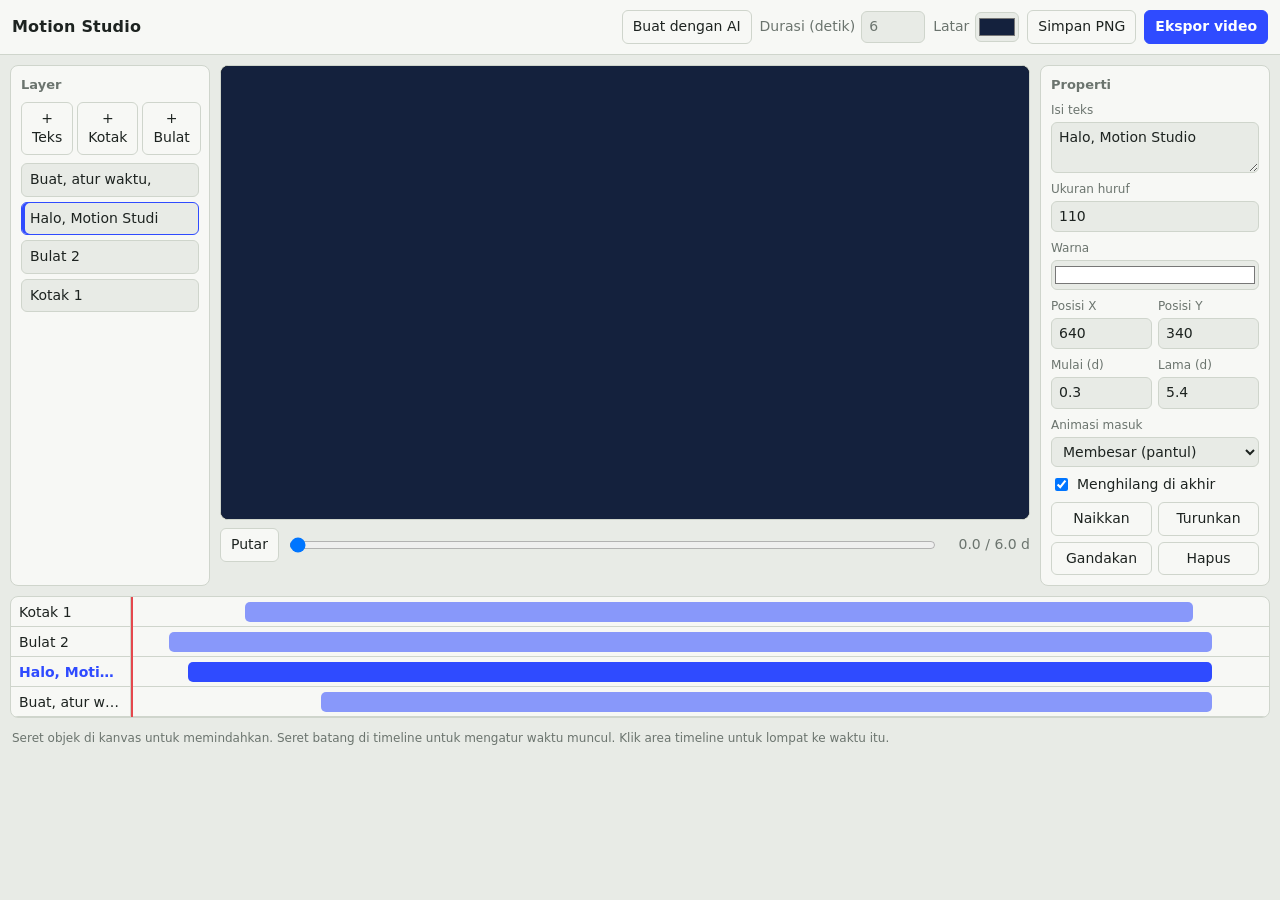
==== index.html @ c1c60b15 "Add files via upload" ====
<!DOCTYPE html>
<html lang="id">
<head>
<meta charset="utf-8">
<meta name="viewport" content="width=device-width, initial-scale=1">
<title>Motion Studio</title>
<link rel="stylesheet" href="style.css">
</head>
<body>
<header>
  <h1>Motion Studio</h1>
  <a class="btn" href="ai.html">Buat dengan AI</a>
  <label>Durasi (detik)<input id="dur" type="number" min="1" max="60" step="0.5" value="6"></label>
  <label>Latar<input id="bg" type="color" value="#14213d" style="width:44px"></label>
  <button id="png">Simpan PNG</button>
  <button id="exp" class="pri">Ekspor video</button>
</header>

<main>
  <aside>
    <h2>Layer</h2>
    <div class="add">
      <button data-add="text">+ Teks</button>
      <button data-add="rect">+ Kotak</button>
      <button data-add="circle">+ Bulat</button>
    </div>
    <div id="layers" style="display:flex;flex-direction:column;gap:5px"></div>
  </aside>

  <section class="stage">
    <canvas id="cv" width="1280" height="720"></canvas>
    <div class="ctrl">
      <button id="play">Putar</button>
      <input id="seek" type="range" min="0" max="1" step="0.001" value="0" aria-label="Posisi waktu">
      <output id="time">0.0 / 6.0 d</output>
    </div>
  </section>

  <aside id="props"></aside>
</main>

<div class="tl">
  <div class="names" id="names"></div>
  <div class="tracks" id="tracks"></div>
</div>
<p class="hint">Seret objek di kanvas untuk memindahkan. Seret batang di timeline untuk mengatur waktu muncul. Klik area timeline untuk lompat ke waktu itu.</p>

<script src="render.js"></script>
<script src="src.js"></script>
</body>
</html>
---- style.css ----
:root{--bg:#e8ebe6;--panel:#f7f8f5;--ink:#1d2320;--mute:#6b746e;--line:#cfd5cc;--acc:#2f4bff;--accInk:#fff}
@media(prefers-color-scheme:dark){:root{--bg:#161a18;--panel:#1f2522;--ink:#e8ece9;--mute:#8d9890;--line:#343c37;--acc:#6f86ff;--accInk:#0e1230}}
*{box-sizing:border-box}
html,body{margin:0;background:var(--bg);color:var(--ink);font:14px/1.4 "Segoe UI",system-ui,sans-serif}
button,input,select,textarea{font:inherit;color:inherit}
button{background:var(--panel);border:1px solid var(--line);border-radius:6px;padding:6px 10px;cursor:pointer}
button:hover{border-color:var(--acc)}
button.pri{background:var(--acc);color:var(--accInk);border-color:var(--acc);font-weight:600}
button:disabled{opacity:.5;cursor:default}
:focus-visible{outline:2px solid var(--acc);outline-offset:1px}
input,select,textarea{background:var(--bg);border:1px solid var(--line);border-radius:6px;padding:5px 7px;width:100%}
input[type=color]{padding:1px;height:30px}
input[type=checkbox]{width:auto}
header{display:flex;flex-wrap:wrap;gap:8px;align-items:center;padding:10px 12px;background:var(--panel);border-bottom:1px solid var(--line)}
header h1{font-size:16px;margin:0 auto 0 0;letter-spacing:.2px}
header label{display:flex;gap:6px;align-items:center;color:var(--mute)}
header input[type=number]{width:64px}
main{display:grid;grid-template-columns:200px minmax(0,1fr) 230px;gap:10px;padding:10px}
aside{background:var(--panel);border:1px solid var(--line);border-radius:8px;padding:10px;display:flex;flex-direction:column;gap:8px;max-height:calc(100vh - 330px);min-height:200px;overflow:auto}
aside h2{font-size:13px;margin:0;color:var(--mute);font-weight:600}
.add{display:grid;grid-template-columns:1fr 1fr 1fr;gap:4px}
.layer{display:flex;gap:6px;align-items:center;padding:6px 8px;border:1px solid var(--line);border-radius:6px;cursor:pointer;background:var(--bg)}
.layer.on{border-color:var(--acc);box-shadow:inset 3px 0 0 var(--acc)}
.layer span{flex:1;overflow:hidden;text-overflow:ellipsis;white-space:nowrap}
.stage{display:flex;flex-direction:column;gap:8px;min-width:0}
canvas{width:100%;height:auto;aspect-ratio:16/9;border-radius:8px;border:1px solid var(--line);background:#000;touch-action:none;cursor:grab}
.ctrl{display:flex;gap:8px;align-items:center}
.ctrl input[type=range]{flex:1;padding:0}
.ctrl output{min-width:84px;text-align:right;color:var(--mute);font-variant-numeric:tabular-nums}
.f{display:flex;flex-direction:column;gap:3px}
.f label{color:var(--mute);font-size:12px}
.row2{display:grid;grid-template-columns:1fr 1fr;gap:6px}
.tl{margin:0 10px 12px;background:var(--panel);border:1px solid var(--line);border-radius:8px;display:flex;overflow:hidden}
.names{width:120px;flex:none;border-right:1px solid var(--line)}
.names div,.trow{height:30px;line-height:30px;border-bottom:1px solid var(--line)}
.names div{padding:0 8px;overflow:hidden;text-overflow:ellipsis;white-space:nowrap;cursor:pointer}
.names div.on{color:var(--acc);font-weight:600}
.tracks{flex:1;position:relative;cursor:ew-resize;touch-action:none}
.trow{position:relative}
.bar{position:absolute;top:5px;height:20px;border-radius:5px;background:var(--acc);opacity:.55;cursor:grab;touch-action:none}
.bar.on{opacity:1}
.ph{position:absolute;top:0;bottom:0;width:2px;background:#e5484d;pointer-events:none}
.hint{color:var(--mute);font-size:12px;margin:0 12px 12px}
@media(max-width:900px){main{grid-template-columns:1fr}aside{max-height:none}.stage{order:-1}}
@media(prefers-reduced-motion:reduce){*{transition:none!important}}
a.btn{background:var(--panel);border:1px solid var(--line);border-radius:6px;padding:6px 10px;color:inherit;text-decoration:none}
a.btn:hover{border-color:var(--acc)}
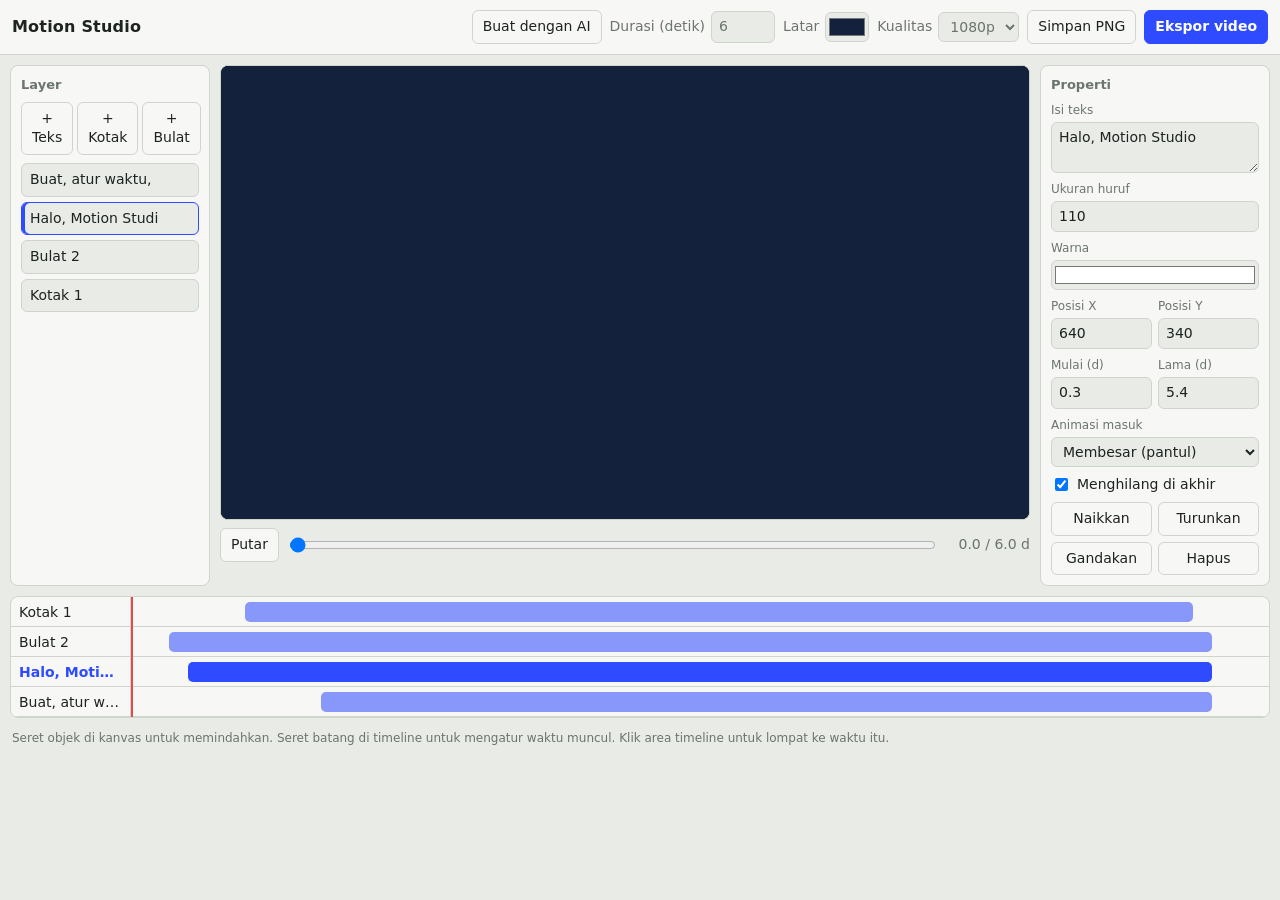
==== commit 37735391: "Update index.html" ====
--- a/index.html
+++ b/index.html
@@ -12,6 +12,7 @@
   <a class="btn" href="ai.html">Buat dengan AI</a>
   <label>Durasi (detik)<input id="dur" type="number" min="1" max="60" step="0.5" value="6"></label>
   <label>Latar<input id="bg" type="color" value="#14213d" style="width:44px"></label>
+  <label>Kualitas<select id="q" style="width:auto"><option value="1">720p</option><option value="1.5" selected>1080p</option><option value="2">2K</option><option value="3">4K</option></select></label>
   <button id="png">Simpan PNG</button>
   <button id="exp" class="pri">Ekspor video</button>
 </header>
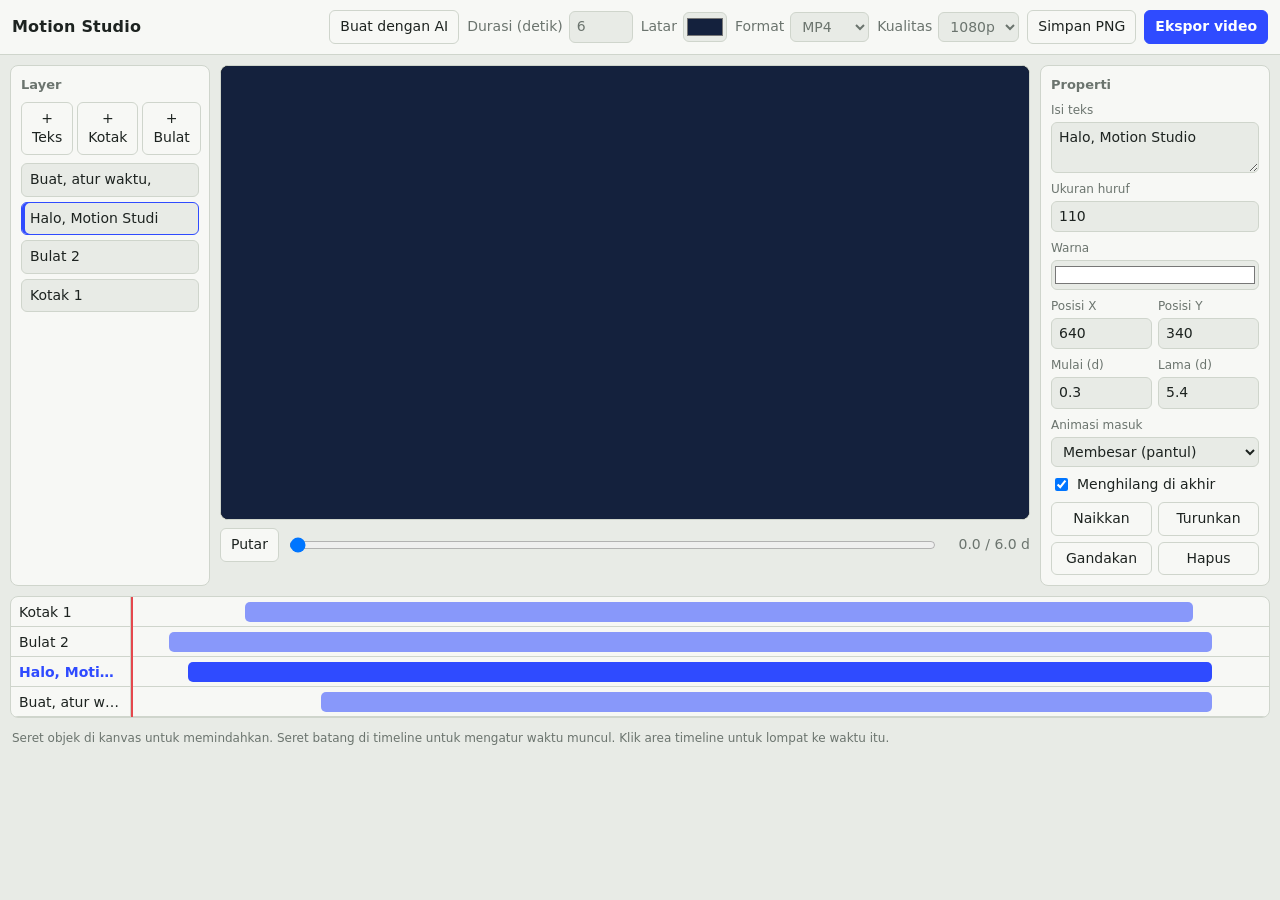
==== commit 27d6da58: "Update index.html" ====
--- a/index.html
+++ b/index.html
@@ -12,6 +12,7 @@
   <a class="btn" href="ai.html">Buat dengan AI</a>
   <label>Durasi (detik)<input id="dur" type="number" min="1" max="60" step="0.5" value="6"></label>
   <label>Latar<input id="bg" type="color" value="#14213d" style="width:44px"></label>
+  <label>Format<select id="fmt" style="width:auto"><option value="mp4" selected>MP4</option><option value="mov">MOV</option><option value="webm">WebM</option></select></label>
   <label>Kualitas<select id="q" style="width:auto"><option value="1">720p</option><option value="1.5" selected>1080p</option><option value="2">2K</option><option value="3">4K</option></select></label>
   <button id="png">Simpan PNG</button>
   <button id="exp" class="pri">Ekspor video</button>
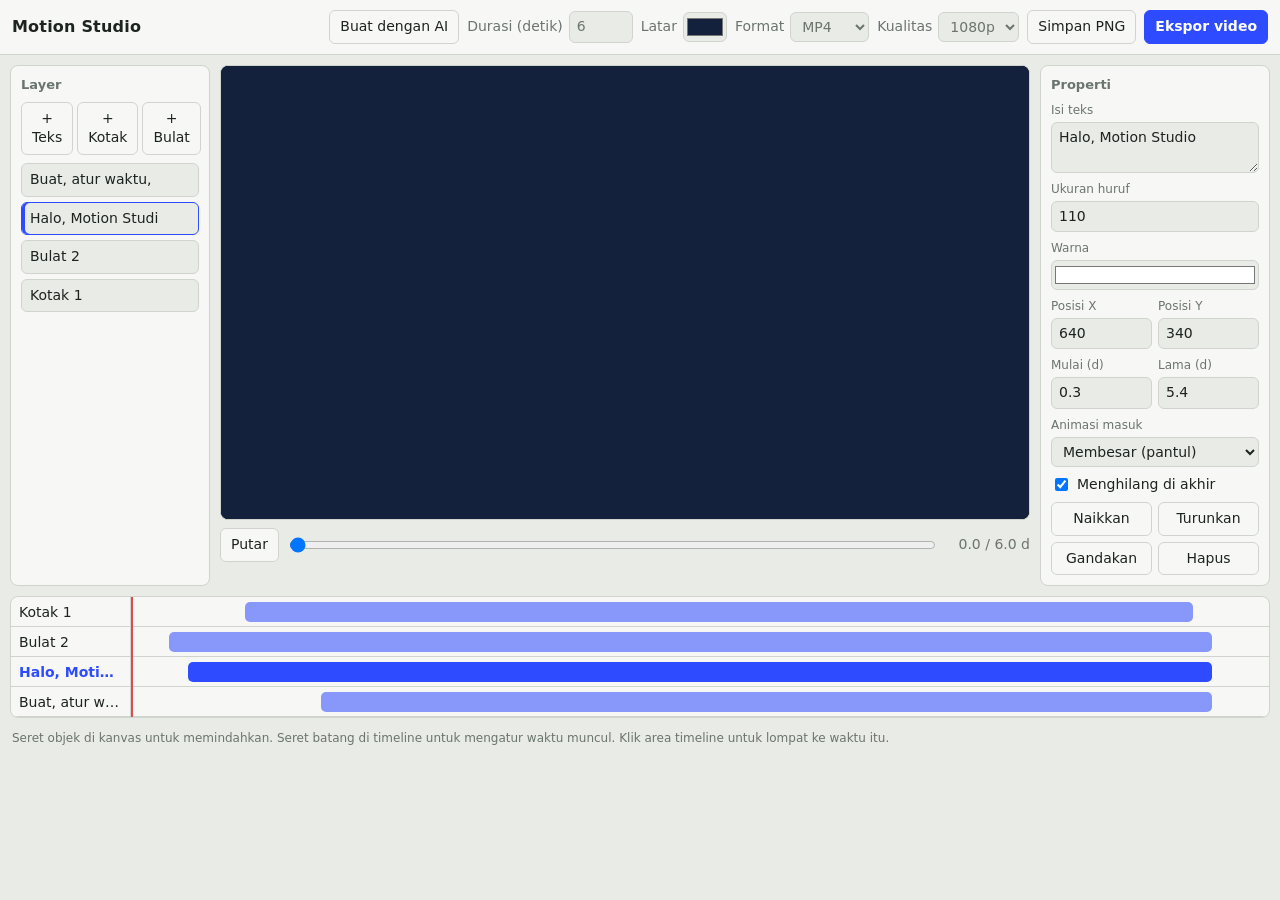
==== commit ce1c5393: "Update index.html" ====
--- a/index.html
+++ b/index.html
@@ -48,6 +48,7 @@
 <p class="hint">Seret objek di kanvas untuk memindahkan. Seret batang di timeline untuk mengatur waktu muncul. Klik area timeline untuk lompat ke waktu itu.</p>
 
 <script src="render.js"></script>
+<script src="mp4.js"></script>
 <script src="src.js"></script>
 </body>
 </html>
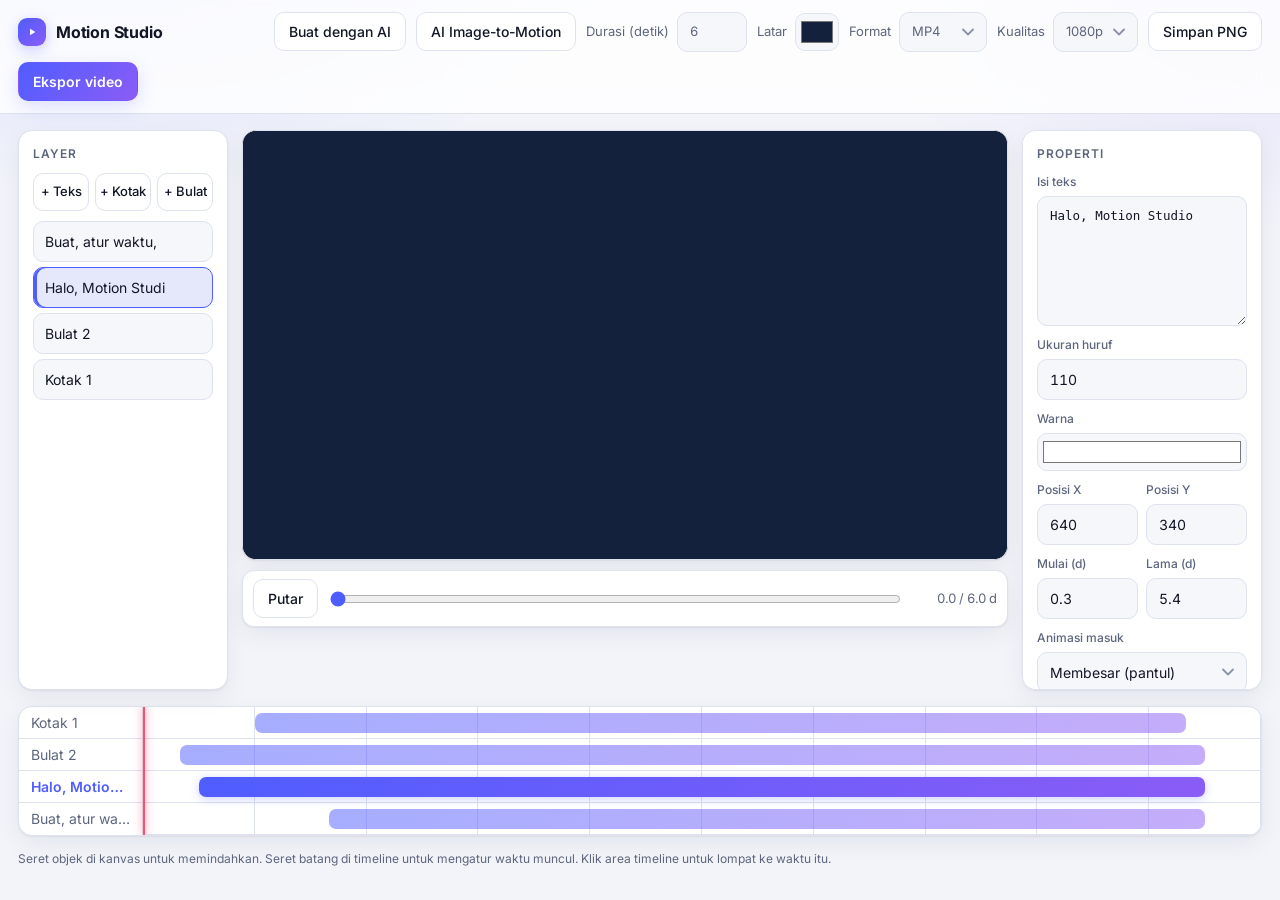
==== commit 8f054cd0: "Update index.html" ====
--- a/index.html
+++ b/index.html
@@ -10,6 +10,7 @@
 <header>
   <h1>Motion Studio</h1>
   <a class="btn" href="ai.html">Buat dengan AI</a>
+  <a class="btn" href="image-motion.html">AI Image-to-Motion</a>
   <label>Durasi (detik)<input id="dur" type="number" min="1" max="60" step="0.5" value="6"></label>
   <label>Latar<input id="bg" type="color" value="#14213d" style="width:44px"></label>
   <label>Format<select id="fmt" style="width:auto"><option value="mp4" selected>MP4</option><option value="mov">MOV</option><option value="webm">WebM</option></select></label>
--- a/style.css
+++ b/style.css
@@ -1,47 +1,94 @@
-:root{--bg:#e8ebe6;--panel:#f7f8f5;--ink:#1d2320;--mute:#6b746e;--line:#cfd5cc;--acc:#2f4bff;--accInk:#fff}
-@media(prefers-color-scheme:dark){:root{--bg:#161a18;--panel:#1f2522;--ink:#e8ece9;--mute:#8d9890;--line:#343c37;--acc:#6f86ff;--accInk:#0e1230}}
-*{box-sizing:border-box}
-html,body{margin:0;background:var(--bg);color:var(--ink);font:14px/1.4 "Segoe UI",system-ui,sans-serif}
+@import url('https://fonts.googleapis.com/css2?family=Inter:wght@400;500;600;700&display=swap');
+:root{
+  --bg:#f2f4fa;--panel:#ffffff;--field:#f6f7fb;--ink:#121726;--mute:#5d667c;--line:#dde2ee;
+  --acc:#4f5dff;--acc2:#8b5cf6;--accInk:#ffffff;--ring:rgba(79,93,255,.28);--glow:rgba(79,93,255,.18);
+  --shadow:0 1px 2px rgba(18,23,38,.06),0 8px 24px rgba(18,23,38,.06);--rad:14px;--ph:#ff4d6d;
+  --font:"Inter","Segoe UI",system-ui,-apple-system,Roboto,sans-serif;
+  --arrow:url("data:image/svg+xml,%3Csvg xmlns='http://www.w3.org/2000/svg' width='12' height='8' viewBox='0 0 12 8'%3E%3Cpath d='M1 1.5l5 5 5-5' fill='none' stroke='%238a92a8' stroke-width='1.8' stroke-linecap='round' stroke-linejoin='round'/%3E%3C/svg%3E");
+}
+@media(prefers-color-scheme:dark){:root{
+  --bg:#0a0c12;--panel:#121622;--field:#0d1019;--ink:#e9ecf4;--mute:#8a92a8;--line:#232a3b;
+  --acc:#6a78ff;--acc2:#a06bff;--accInk:#ffffff;--ring:rgba(106,120,255,.35);--glow:rgba(106,120,255,.16);
+  --shadow:0 1px 2px rgba(0,0,0,.4),0 12px 32px rgba(0,0,0,.35);--ph:#ff5d7d;}}
+*{box-sizing:border-box;scrollbar-width:thin;scrollbar-color:var(--line) transparent}
+html{background:var(--bg);-webkit-text-size-adjust:100%}
+body{margin:0;min-height:100vh;color:var(--ink);font:14px/1.5 var(--font);-webkit-font-smoothing:antialiased;
+  background:radial-gradient(900px 420px at 8% -8%,var(--glow),transparent 62%),radial-gradient(700px 380px at 100% 0,rgba(139,92,246,.12),transparent 60%),var(--bg);background-attachment:fixed}
 button,input,select,textarea{font:inherit;color:inherit}
-button{background:var(--panel);border:1px solid var(--line);border-radius:6px;padding:6px 10px;cursor:pointer}
-button:hover{border-color:var(--acc)}
-button.pri{background:var(--acc);color:var(--accInk);border-color:var(--acc);font-weight:600}
-button:disabled{opacity:.5;cursor:default}
-:focus-visible{outline:2px solid var(--acc);outline-offset:1px}
-input,select,textarea{background:var(--bg);border:1px solid var(--line);border-radius:6px;padding:5px 7px;width:100%}
-input[type=color]{padding:1px;height:30px}
-input[type=checkbox]{width:auto}
-header{display:flex;flex-wrap:wrap;gap:8px;align-items:center;padding:10px 12px;background:var(--panel);border-bottom:1px solid var(--line)}
-header h1{font-size:16px;margin:0 auto 0 0;letter-spacing:.2px}
-header label{display:flex;gap:6px;align-items:center;color:var(--mute)}
-header input[type=number]{width:64px}
-main{display:grid;grid-template-columns:200px minmax(0,1fr) 230px;gap:10px;padding:10px}
-aside{background:var(--panel);border:1px solid var(--line);border-radius:8px;padding:10px;display:flex;flex-direction:column;gap:8px;max-height:calc(100vh - 330px);min-height:200px;overflow:auto}
-aside h2{font-size:13px;margin:0;color:var(--mute);font-weight:600}
-.add{display:grid;grid-template-columns:1fr 1fr 1fr;gap:4px}
-.layer{display:flex;gap:6px;align-items:center;padding:6px 8px;border:1px solid var(--line);border-radius:6px;cursor:pointer;background:var(--bg)}
-.layer.on{border-color:var(--acc);box-shadow:inset 3px 0 0 var(--acc)}
+
+/* tombol */
+button,a.btn{white-space:nowrap;display:inline-flex;align-items:center;justify-content:center;gap:6px;min-height:38px;padding:8px 14px;background:var(--panel);color:var(--ink);
+  border:1px solid var(--line);border-radius:10px;cursor:pointer;font-weight:500;text-decoration:none;transition:border-color .15s,transform .1s,box-shadow .15s,background .15s}
+button:hover,a.btn:hover{border-color:var(--acc);box-shadow:0 0 0 3px var(--ring)}
+button:active,a.btn:active{transform:scale(.97)}
+button.pri{background:linear-gradient(135deg,var(--acc),var(--acc2));color:var(--accInk);border-color:transparent;font-weight:600;box-shadow:0 6px 18px var(--glow)}
+button.pri:hover{filter:brightness(1.08);box-shadow:0 8px 24px var(--ring)}
+button:disabled{opacity:.5;cursor:default;box-shadow:none;transform:none}
+:focus-visible{outline:2px solid var(--acc);outline-offset:2px}
+
+/* input */
+input,select,textarea{background:var(--field);border:1px solid var(--line);border-radius:10px;padding:9px 12px;width:100%;transition:border-color .15s,box-shadow .15s}
+input:focus,select:focus,textarea:focus{outline:none;border-color:var(--acc);box-shadow:0 0 0 3px var(--ring)}
+select{appearance:none;-webkit-appearance:none;background-image:var(--arrow);background-repeat:no-repeat;background-position:right 12px center;padding-right:34px;cursor:pointer}
+input[type=color]{padding:3px;height:38px;cursor:pointer}
+input[type=checkbox]{width:17px;height:17px;padding:0;accent-color:var(--acc);cursor:pointer}
+input[type=range]{accent-color:var(--acc);padding:0;background:transparent;border:0;box-shadow:none}
+input[type=number]{font-variant-numeric:tabular-nums}
+
+/* header */
+header{position:sticky;top:0;z-index:20;display:flex;flex-wrap:wrap;gap:10px;align-items:center;padding:12px 18px;
+  background:color-mix(in srgb,var(--panel) 82%,transparent);-webkit-backdrop-filter:blur(14px);backdrop-filter:blur(14px);border-bottom:1px solid var(--line)}
+header h1{display:flex;align-items:center;gap:10px;font-size:16px;font-weight:700;margin:0 auto 0 0;letter-spacing:-.2px}
+header h1::before{content:"";width:28px;height:28px;border-radius:9px;flex:none;box-shadow:0 4px 14px var(--ring);
+  background:url("data:image/svg+xml,%3Csvg xmlns='http://www.w3.org/2000/svg' viewBox='0 0 24 24'%3E%3Cpath d='M9 7l8 5-8 5z' fill='white'/%3E%3C/svg%3E") center/16px no-repeat,linear-gradient(135deg,var(--acc),var(--acc2))}
+header label{display:flex;gap:8px;align-items:center;color:var(--mute);font-size:13px}
+header input[type=number]{width:70px}
+
+/* layout editor */
+main{display:grid;grid-template-columns:210px minmax(0,1fr) 240px;gap:14px;padding:16px 18px}
+aside{background:var(--panel);border:1px solid var(--line);border-radius:var(--rad);box-shadow:var(--shadow);padding:14px;display:flex;flex-direction:column;gap:10px;max-height:calc(100vh - 340px);min-height:200px;overflow:auto}
+aside h2{font-size:12px;margin:0;color:var(--mute);font-weight:600;text-transform:uppercase;letter-spacing:.08em}
+.add{display:grid;grid-template-columns:1fr 1fr 1fr;gap:6px}
+.add button{padding:8px 4px;font-size:13px}
+.layer{display:flex;gap:6px;align-items:center;padding:9px 11px;border:1px solid var(--line);border-radius:10px;cursor:pointer;background:var(--field);transition:border-color .15s,background .15s}
+.layer:hover{border-color:var(--acc)}
+.layer.on{border-color:var(--acc);background:color-mix(in srgb,var(--acc) 10%,var(--field));box-shadow:inset 3px 0 0 var(--acc)}
 .layer span{flex:1;overflow:hidden;text-overflow:ellipsis;white-space:nowrap}
-.stage{display:flex;flex-direction:column;gap:8px;min-width:0}
-canvas{width:100%;height:auto;aspect-ratio:16/9;border-radius:8px;border:1px solid var(--line);background:#000;touch-action:none;cursor:grab}
-.ctrl{display:flex;gap:8px;align-items:center}
-.ctrl input[type=range]{flex:1;padding:0}
-.ctrl output{min-width:84px;text-align:right;color:var(--mute);font-variant-numeric:tabular-nums}
-.f{display:flex;flex-direction:column;gap:3px}
-.f label{color:var(--mute);font-size:12px}
-.row2{display:grid;grid-template-columns:1fr 1fr;gap:6px}
-.tl{margin:0 10px 12px;background:var(--panel);border:1px solid var(--line);border-radius:8px;display:flex;overflow:hidden}
-.names{width:120px;flex:none;border-right:1px solid var(--line)}
-.names div,.trow{height:30px;line-height:30px;border-bottom:1px solid var(--line)}
-.names div{padding:0 8px;overflow:hidden;text-overflow:ellipsis;white-space:nowrap;cursor:pointer}
+.stage{display:flex;flex-direction:column;gap:10px;min-width:0}
+canvas{width:100%;height:auto;aspect-ratio:16/9;border-radius:var(--rad);border:1px solid var(--line);background:#000;box-shadow:var(--shadow);touch-action:none;cursor:grab}
+.ctrl{display:flex;gap:10px;align-items:center;background:var(--panel);border:1px solid var(--line);border-radius:12px;padding:8px 10px;box-shadow:var(--shadow)}
+.ctrl input[type=range]{flex:1}
+.ctrl output{min-width:84px;text-align:right;color:var(--mute);font-variant-numeric:tabular-nums;font-size:13px}
+.f{display:flex;flex-direction:column;gap:5px}
+.f label{color:var(--mute);font-size:12px;font-weight:500}
+.row2{display:grid;grid-template-columns:1fr 1fr;gap:8px}
+
+/* timeline */
+.tl{margin:0 18px 14px;background:var(--panel);border:1px solid var(--line);border-radius:var(--rad);box-shadow:var(--shadow);display:flex;overflow:hidden}
+.names{width:124px;flex:none;border-right:1px solid var(--line)}
+.names div,.trow{height:32px;line-height:32px;border-bottom:1px solid var(--line)}
+.names div:last-child,.trow:last-child{border-bottom:0}
+.names div{padding:0 12px;overflow:hidden;text-overflow:ellipsis;white-space:nowrap;cursor:pointer;color:var(--mute)}
 .names div.on{color:var(--acc);font-weight:600}
-.tracks{flex:1;position:relative;cursor:ew-resize;touch-action:none}
+.tracks{flex:1;position:relative;cursor:ew-resize;touch-action:none;background:repeating-linear-gradient(90deg,transparent 0 calc(10% - 1px),var(--line) calc(10% - 1px) 10%)}
 .trow{position:relative}
-.bar{position:absolute;top:5px;height:20px;border-radius:5px;background:var(--acc);opacity:.55;cursor:grab;touch-action:none}
-.bar.on{opacity:1}
-.ph{position:absolute;top:0;bottom:0;width:2px;background:#e5484d;pointer-events:none}
-.hint{color:var(--mute);font-size:12px;margin:0 12px 12px}
-@media(max-width:900px){main{grid-template-columns:1fr}aside{max-height:none}.stage{order:-1}}
+.bar{position:absolute;top:6px;height:20px;border-radius:7px;background:linear-gradient(135deg,var(--acc),var(--acc2));opacity:.5;cursor:grab;touch-action:none}
+.bar.on{opacity:1;box-shadow:0 2px 10px var(--ring)}
+.ph{position:absolute;top:0;bottom:0;width:2px;background:var(--ph);box-shadow:0 0 8px var(--ph);pointer-events:none}
+.hint{color:var(--mute);font-size:12px;margin:0 18px 18px}
+
+/* halaman AI (menimpa gaya inline di ai.html) */
+body .wrap{max-width:880px;margin:0 auto;padding:22px 16px 48px;gap:18px}
+body .box{background:var(--panel);border:1px solid var(--line);border-radius:var(--rad);box-shadow:var(--shadow);padding:18px;gap:12px}
+body .box h2{display:flex;align-items:center;gap:10px;font-size:16px;font-weight:700;letter-spacing:-.2px}
+body .box h2::before{content:"";width:4px;height:18px;border-radius:2px;background:linear-gradient(var(--acc),var(--acc2))}
+body .box p{font-size:13px;line-height:1.55}
+body .row3{gap:12px}
+body textarea{min-height:130px;font:12.5px/1.6 ui-monospace,"JetBrains Mono",Consolas,monospace;resize:vertical}
+body iframe{border:1px solid var(--line);border-radius:12px;background:#000;box-shadow:inset 0 0 0 1px rgba(255,255,255,.03)}
+body .bar2{height:10px;border-radius:6px;background:var(--field);border:1px solid var(--line)}
+body .bar2 i{border-radius:6px;background:linear-gradient(90deg,var(--acc),var(--acc2));transition:width .2s}
+#st{padding:10px 12px;border-radius:10px;background:var(--field);border:1px solid var(--line);font-size:13px}
+
+@media(max-width:900px){main{grid-template-columns:1fr;padding:12px}aside{max-height:none}.stage{order:-1}header{padding:10px 12px}.tl{margin:0 12px 12px}.hint{margin:0 12px 16px}body .box{padding:14px}}
 @media(prefers-reduced-motion:reduce){*{transition:none!important}}
-a.btn{background:var(--panel);border:1px solid var(--line);border-radius:6px;padding:6px 10px;color:inherit;text-decoration:none}
-a.btn:hover{border-color:var(--acc)}
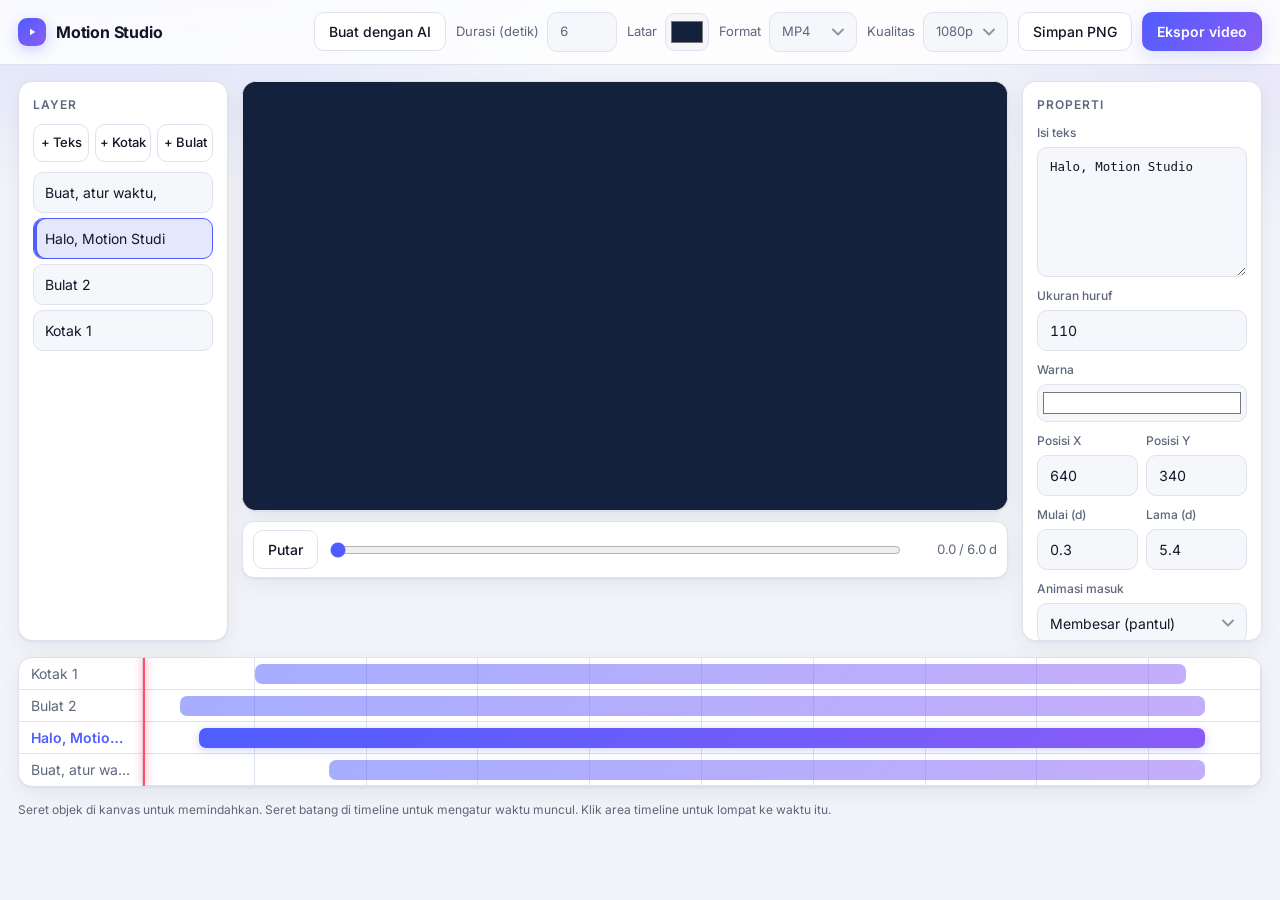
==== commit 198bd05d: "Add files via upload" ====
--- a/index.html
+++ b/index.html
@@ -10,7 +10,6 @@
 <header>
   <h1>Motion Studio</h1>
   <a class="btn" href="ai.html">Buat dengan AI</a>
-  <a class="btn" href="image-motion.html">AI Image-to-Motion</a>
   <label>Durasi (detik)<input id="dur" type="number" min="1" max="60" step="0.5" value="6"></label>
   <label>Latar<input id="bg" type="color" value="#14213d" style="width:44px"></label>
   <label>Format<select id="fmt" style="width:auto"><option value="mp4" selected>MP4</option><option value="mov">MOV</option><option value="webm">WebM</option></select></label>
